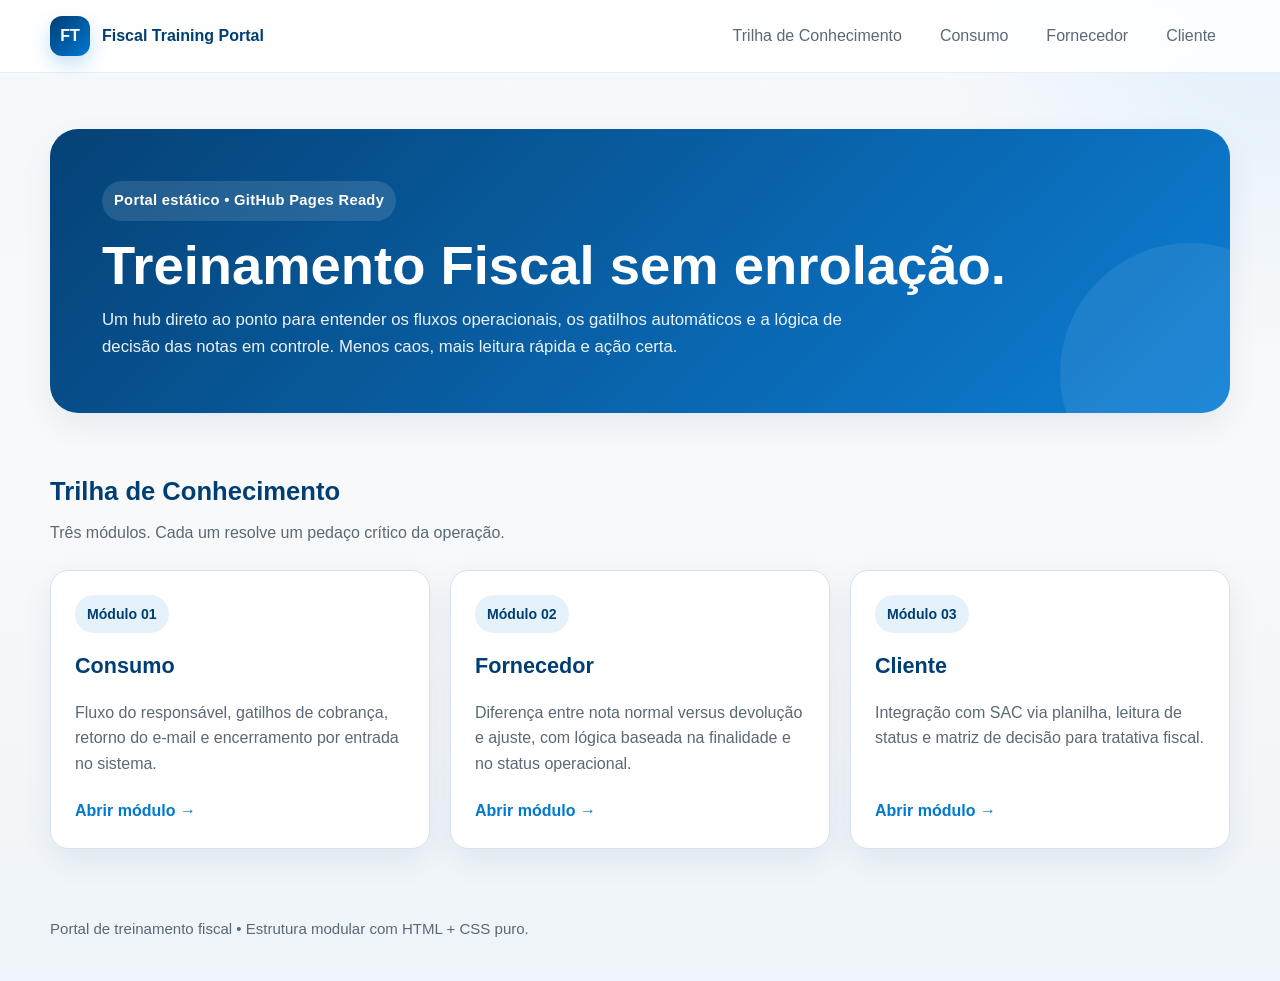
==== index.html @ 5239d92b "Add files via upload" ====
<!DOCTYPE html>
<html lang="pt-BR">
<head>
  <meta charset="UTF-8" />
  <meta name="viewport" content="width=device-width, initial-scale=1.0" />
  <meta name="description" content="Portal de treinamento fiscal com trilha de conhecimento para operações de Consumo, Fornecedor e Cliente." />
  <title>Portal de Treinamento Fiscal</title>
  <link rel="stylesheet" href="style.css" />
</head>
<body>
  <header class="topbar">
    <div class="container topbar-inner">
      <a class="brand" href="index.html">
        <span class="brand-mark">FT</span>
        <span>Fiscal Training Portal</span>
      </a>
      <nav class="nav" aria-label="Navegação principal">
        <a href="#trilha">Trilha de Conhecimento</a>
        <a href="consumo.html">Consumo</a>
        <a href="fornecedor.html">Fornecedor</a>
        <a href="cliente.html">Cliente</a>
      </nav>
    </div>
  </header>

  <main>
    <section class="hero">
      <div class="container">
        <div class="hero-panel">
          <span class="eyebrow">Portal estático • GitHub Pages Ready</span>
          <h1>Treinamento Fiscal sem enrolação.</h1>
          <p>
            Um hub direto ao ponto para entender os fluxos operacionais, os gatilhos automáticos e a lógica de decisão
            das notas em controle. Menos caos, mais leitura rápida e ação certa.
          </p>
        </div>
      </div>
    </section>

    <section class="section" id="trilha">
      <div class="container">
        <h2 class="section-title">Trilha de Conhecimento</h2>
        <p class="section-subtitle">Três módulos. Cada um resolve um pedaço crítico da operação.</p>

        <div class="card-grid">
          <a class="card module-card" href="consumo.html">
            <span class="module-badge">Módulo 01</span>
            <h3>Consumo</h3>
            <p>
              Fluxo do responsável, gatilhos de cobrança, retorno do e-mail e encerramento por entrada no sistema.
            </p>
            <div class="card-footer">Abrir módulo →</div>
          </a>

          <a class="card module-card" href="fornecedor.html">
            <span class="module-badge">Módulo 02</span>
            <h3>Fornecedor</h3>
            <p>
              Diferença entre nota normal versus devolução e ajuste, com lógica baseada na finalidade e no status operacional.
            </p>
            <div class="card-footer">Abrir módulo →</div>
          </a>

          <a class="card module-card" href="cliente.html">
            <span class="module-badge">Módulo 03</span>
            <h3>Cliente</h3>
            <p>
              Integração com SAC via planilha, leitura de status e matriz de decisão para tratativa fiscal.
            </p>
            <div class="card-footer">Abrir módulo →</div>
          </a>
        </div>
      </div>
    </section>
  </main>

  <footer class="footer">
    <div class="container">
      Portal de treinamento fiscal • Estrutura modular com HTML + CSS puro.
    </div>
  </footer>
</body>
</html>
---- style.css ----
:root {
  --brand-900: #003e73;
  --brand-700: #0078d4;
  --brand-600: #106ebe;
  --surface: #ffffff;
  --surface-alt: #f8f9fa;
  --border: #d9e2ec;
  --text: #1f2933;
  --muted: #5b6875;
  --success: #107c10;
  --warning: #ffb900;
  --danger: #d13438;
  --info: #d6ecff;
  --shadow: 0 12px 30px rgba(0, 62, 115, 0.08);
  --radius: 18px;
  --radius-sm: 12px;
  --max-width: 1180px;
}

* {
  box-sizing: border-box;
}

html {
  scroll-behavior: smooth;
}

body {
  margin: 0;
  font-family: "Segoe UI", Tahoma, Geneva, Verdana, sans-serif;
  color: var(--text);
  background:
    radial-gradient(circle at top right, rgba(0, 120, 212, 0.08), transparent 22%),
    linear-gradient(180deg, #f5f9fd 0%, #f8f9fa 52%, #eef4f9 100%);
  line-height: 1.6;
}

a {
  color: inherit;
  text-decoration: none;
}

img {
  max-width: 100%;
  display: block;
}

.container {
  width: min(calc(100% - 32px), var(--max-width));
  margin: 0 auto;
}

.topbar {
  position: sticky;
  top: 0;
  z-index: 50;
  backdrop-filter: blur(14px);
  background: rgba(255, 255, 255, 0.86);
  border-bottom: 1px solid rgba(0, 62, 115, 0.08);
}

.topbar-inner {
  display: flex;
  align-items: center;
  justify-content: space-between;
  gap: 20px;
  min-height: 72px;
}

.brand {
  display: flex;
  align-items: center;
  gap: 12px;
  font-weight: 700;
  color: var(--brand-900);
}

.brand-mark {
  width: 40px;
  height: 40px;
  border-radius: 12px;
  display: grid;
  place-items: center;
  color: #fff;
  background: linear-gradient(135deg, var(--brand-900), var(--brand-700));
  box-shadow: 0 8px 18px rgba(0, 120, 212, 0.22);
}

.nav {
  display: flex;
  flex-wrap: wrap;
  gap: 10px;
}

.nav a {
  padding: 10px 14px;
  border-radius: 999px;
  color: var(--muted);
  transition: 0.2s ease;
}

.nav a:hover,
.nav a:focus-visible {
  color: var(--brand-900);
  background: rgba(0, 120, 212, 0.08);
}

.hero {
  padding: 56px 0 32px;
}

.hero-panel {
  position: relative;
  overflow: hidden;
  border-radius: 28px;
  padding: clamp(28px, 5vw, 52px);
  background:
    linear-gradient(135deg, rgba(0, 62, 115, 0.98), rgba(0, 120, 212, 0.95));
  color: #fff;
  box-shadow: var(--shadow);
}

.hero-panel::after {
  content: "";
  position: absolute;
  inset: auto -90px -90px auto;
  width: 260px;
  height: 260px;
  border-radius: 50%;
  background: rgba(255, 255, 255, 0.08);
}

.eyebrow {
  display: inline-flex;
  align-items: center;
  gap: 8px;
  padding: 8px 12px;
  border-radius: 999px;
  background: rgba(255, 255, 255, 0.12);
  font-size: 0.92rem;
  font-weight: 600;
  letter-spacing: 0.02em;
}

.hero h1,
.page-hero h1 {
  margin: 16px 0 12px;
  font-size: clamp(2rem, 5vw, 3.4rem);
  line-height: 1.08;
}

.hero p,
.page-hero p {
  max-width: 760px;
  margin: 0;
  font-size: 1.05rem;
  color: rgba(255, 255, 255, 0.92);
}

.section {
  padding: 26px 0 44px;
}

.section-title {
  margin: 0 0 8px;
  font-size: clamp(1.4rem, 2vw, 2rem);
  color: var(--brand-900);
}

.section-subtitle {
  margin: 0 0 24px;
  color: var(--muted);
}

.card-grid {
  display: grid;
  grid-template-columns: repeat(3, minmax(0, 1fr));
  gap: 20px;
}

.card {
  background: var(--surface);
  border: 1px solid var(--border);
  border-radius: var(--radius);
  box-shadow: var(--shadow);
}

.module-card {
  padding: 24px;
  display: flex;
  flex-direction: column;
  gap: 16px;
  min-height: 100%;
  transition: transform 0.2s ease, box-shadow 0.2s ease, border-color 0.2s ease;
}

.module-card:hover,
.module-card:focus-visible {
  transform: translateY(-4px);
  border-color: rgba(0, 120, 212, 0.32);
  box-shadow: 0 18px 32px rgba(0, 62, 115, 0.12);
}

.module-badge,
.status-badge,
.tag {
  display: inline-flex;
  align-items: center;
  gap: 8px;
  width: fit-content;
  border-radius: 999px;
  padding: 8px 12px;
  font-weight: 700;
  font-size: 0.88rem;
}

.module-badge {
  background: rgba(0, 120, 212, 0.1);
  color: var(--brand-900);
}

.module-card h3 {
  margin: 0;
  font-size: 1.35rem;
  color: var(--brand-900);
}

.module-card p {
  margin: 0;
  color: var(--muted);
}

.card-footer {
  margin-top: auto;
  padding-top: 6px;
  font-weight: 700;
  color: var(--brand-700);
}

.page-hero {
  padding: 32px 0 24px;
}

.page-hero-panel {
  border-radius: 26px;
  padding: clamp(24px, 4vw, 40px);
  background: linear-gradient(135deg, #07355e, #0b5aa5);
  color: #fff;
  box-shadow: var(--shadow);
}

.layout {
  display: grid;
  grid-template-columns: 300px minmax(0, 1fr);
  gap: 24px;
  align-items: start;
  padding-bottom: 48px;
}

.sidebar {
  position: sticky;
  top: 96px;
  padding: 20px;
}

.sidebar h2 {
  margin: 0 0 14px;
  font-size: 1rem;
  color: var(--brand-900);
}

.sidebar-nav {
  display: grid;
  gap: 10px;
}

.sidebar-nav a {
  padding: 12px 14px;
  border-radius: 12px;
  color: var(--muted);
  background: var(--surface-alt);
  border: 1px solid transparent;
}

.sidebar-nav a:hover,
.sidebar-nav a:focus-visible {
  color: var(--brand-900);
  border-color: rgba(0, 120, 212, 0.24);
  background: #fff;
}

.content {
  display: grid;
  gap: 20px;
}

.content-card {
  padding: 24px;
}

.content-card h2 {
  margin: 0 0 10px;
  color: var(--brand-900);
  font-size: 1.45rem;
}

.content-card h3 {
  margin: 0 0 10px;
  color: var(--brand-900);
  font-size: 1.1rem;
}

.content-card p,
.content-card li {
  color: var(--text);
}

.meta-grid,
.info-grid,
.kpi-grid {
  display: grid;
  gap: 16px;
}

.meta-grid {
  grid-template-columns: repeat(2, minmax(0, 1fr));
}

.info-grid {
  grid-template-columns: repeat(2, minmax(0, 1fr));
}

.kpi-grid {
  grid-template-columns: repeat(3, minmax(0, 1fr));
}

.kpi,
.info-box,
.meta-box {
  padding: 18px;
  border-radius: 16px;
  background: var(--surface-alt);
  border: 1px solid var(--border);
}

.kpi strong,
.info-box strong,
.meta-box strong {
  display: block;
  margin-bottom: 8px;
  color: var(--brand-900);
}

.status-badge.wait {
  background: rgba(16, 124, 16, 0.12);
  color: var(--success);
}

.status-badge.alert {
  background: rgba(255, 185, 0, 0.18);
  color: #8a6500;
}

.status-badge.danger {
  background: rgba(209, 52, 56, 0.12);
  color: var(--danger);
}

.status-badge.info {
  background: rgba(0, 120, 212, 0.1);
  color: var(--brand-900);
}

.flow {
  list-style: none;
  margin: 0;
  padding: 0;
  display: grid;
  gap: 14px;
}

.flow li {
  position: relative;
  padding: 18px 18px 18px 68px;
  border-radius: 18px;
  background: #fff;
  border: 1px solid var(--border);
}

.flow li::before {
  content: attr(data-step);
  position: absolute;
  top: 50%;
  left: 18px;
  transform: translateY(-50%);
  width: 36px;
  height: 36px;
  border-radius: 12px;
  display: grid;
  place-items: center;
  background: linear-gradient(135deg, var(--brand-900), var(--brand-700));
  color: #fff;
  font-weight: 800;
}

.flow li:not(:last-child)::after {
  content: "";
  position: absolute;
  left: 35px;
  top: calc(100% + 4px);
  width: 2px;
  height: 16px;
  background: linear-gradient(var(--brand-700), rgba(0, 120, 212, 0.1));
}

.flow strong {
  color: var(--brand-900);
}

.table-wrap {
  overflow-x: auto;
  border-radius: 16px;
  border: 1px solid var(--border);
}

.table {
  width: 100%;
  border-collapse: collapse;
  min-width: 700px;
  background: #fff;
}

.table th,
.table td {
  padding: 16px;
  vertical-align: top;
  border-bottom: 1px solid var(--border);
  text-align: left;
}

.table th {
  background: #edf5fc;
  color: var(--brand-900);
  font-size: 0.95rem;
}

.table tr:last-child td {
  border-bottom: 0;
}

.highlight {
  padding: 18px 20px;
  border-left: 4px solid var(--brand-700);
  background: #eef6ff;
  border-radius: 14px;
}

.highlight.warning {
  border-left-color: var(--warning);
  background: #fff8df;
}

.highlight.danger {
  border-left-color: var(--danger);
  background: #fff1f1;
}

.inline-list {
  display: flex;
  flex-wrap: wrap;
  gap: 10px;
  padding: 0;
  margin: 0;
  list-style: none;
}

.tag {
  background: #eef6ff;
  color: var(--brand-900);
}

.back-button,
.button-primary {
  display: inline-flex;
  align-items: center;
  justify-content: center;
  gap: 8px;
  padding: 12px 18px;
  border-radius: 12px;
  font-weight: 700;
  border: 1px solid transparent;
  transition: 0.2s ease;
}

.back-button {
  color: var(--brand-900);
  background: rgba(0, 120, 212, 0.08);
}

.button-primary {
  color: #fff;
  background: linear-gradient(135deg, var(--brand-900), var(--brand-700));
}

.back-button:hover,
.button-primary:hover,
.back-button:focus-visible,
.button-primary:focus-visible {
  transform: translateY(-1px);
  box-shadow: 0 10px 22px rgba(0, 120, 212, 0.16);
}

.footer {
  padding: 24px 0 40px;
  color: var(--muted);
  font-size: 0.94rem;
}

@media (max-width: 980px) {
  .card-grid,
  .meta-grid,
  .info-grid,
  .kpi-grid,
  .layout {
    grid-template-columns: 1fr;
  }

  .sidebar {
    position: static;
  }
}

@media (max-width: 640px) {
  .topbar-inner {
    flex-direction: column;
    justify-content: center;
    padding: 12px 0;
  }

  .nav {
    justify-content: center;
  }

  .hero,
  .page-hero,
  .section {
    padding-top: 22px;
  }

  .hero-panel,
  .page-hero-panel,
  .content-card,
  .module-card,
  .sidebar {
    padding: 20px;
  }

  .flow li {
    padding-left: 62px;
  }
}
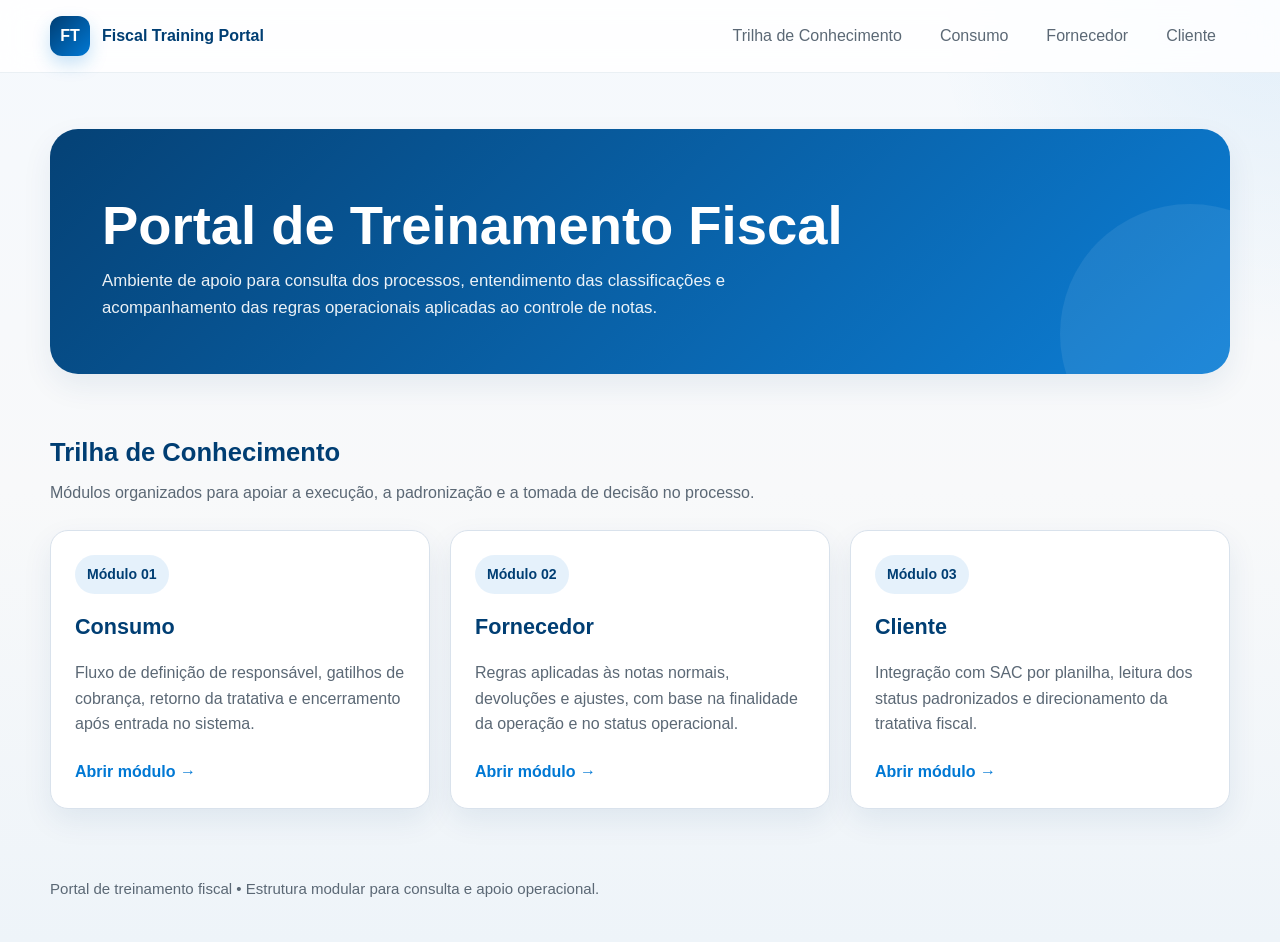
==== commit 4d4095f7: "Add files via upload" ====
--- a/index.html
+++ b/index.html
@@ -3,7 +3,7 @@
 <head>
   <meta charset="UTF-8" />
   <meta name="viewport" content="width=device-width, initial-scale=1.0" />
-  <meta name="description" content="Portal de treinamento fiscal com trilha de conhecimento para operações de Consumo, Fornecedor e Cliente." />
+  <meta name="description" content="Portal de treinamento fiscal com trilha de conhecimento para apoio à operação, padronização de processos e entendimento dos fluxos." />
   <title>Portal de Treinamento Fiscal</title>
   <link rel="stylesheet" href="style.css" />
 </head>
@@ -27,11 +27,9 @@
     <section class="hero">
       <div class="container">
         <div class="hero-panel">
-          <span class="eyebrow">Portal estático • GitHub Pages Ready</span>
-          <h1>Treinamento Fiscal sem enrolação.</h1>
+          <h1>Portal de Treinamento Fiscal</h1>
           <p>
-            Um hub direto ao ponto para entender os fluxos operacionais, os gatilhos automáticos e a lógica de decisão
-            das notas em controle. Menos caos, mais leitura rápida e ação certa.
+            Ambiente de apoio para consulta dos processos, entendimento das classificações e acompanhamento das regras operacionais aplicadas ao controle de notas.
           </p>
         </div>
       </div>
@@ -40,14 +38,14 @@
     <section class="section" id="trilha">
       <div class="container">
         <h2 class="section-title">Trilha de Conhecimento</h2>
-        <p class="section-subtitle">Três módulos. Cada um resolve um pedaço crítico da operação.</p>
+        <p class="section-subtitle">Módulos organizados para apoiar a execução, a padronização e a tomada de decisão no processo.</p>
 
         <div class="card-grid">
           <a class="card module-card" href="consumo.html">
             <span class="module-badge">Módulo 01</span>
             <h3>Consumo</h3>
             <p>
-              Fluxo do responsável, gatilhos de cobrança, retorno do e-mail e encerramento por entrada no sistema.
+              Fluxo de definição de responsável, gatilhos de cobrança, retorno da tratativa e encerramento após entrada no sistema.
             </p>
             <div class="card-footer">Abrir módulo →</div>
           </a>
@@ -56,7 +54,7 @@
             <span class="module-badge">Módulo 02</span>
             <h3>Fornecedor</h3>
             <p>
-              Diferença entre nota normal versus devolução e ajuste, com lógica baseada na finalidade e no status operacional.
+              Regras aplicadas às notas normais, devoluções e ajustes, com base na finalidade da operação e no status operacional.
             </p>
             <div class="card-footer">Abrir módulo →</div>
           </a>
@@ -65,7 +63,7 @@
             <span class="module-badge">Módulo 03</span>
             <h3>Cliente</h3>
             <p>
-              Integração com SAC via planilha, leitura de status e matriz de decisão para tratativa fiscal.
+              Integração com SAC por planilha, leitura dos status padronizados e direcionamento da tratativa fiscal.
             </p>
             <div class="card-footer">Abrir módulo →</div>
           </a>
@@ -76,7 +74,7 @@
 
   <footer class="footer">
     <div class="container">
-      Portal de treinamento fiscal • Estrutura modular com HTML + CSS puro.
+      Portal de treinamento fiscal • Estrutura modular para consulta e apoio operacional.
     </div>
   </footer>
 </body>
--- a/style.css
+++ b/style.css
@@ -559,3 +559,24 @@
     padding-left: 62px;
   }
 }
+
+
+.highlight.info {
+  background: rgba(0, 120, 212, 0.08);
+  border-left: 5px solid var(--brand-700);
+}
+
+.compact-table td:first-child,
+.compact-table th:first-child {
+  width: 34%;
+}
+
+.bullet-list {
+  margin: 18px 0 0;
+  padding-left: 20px;
+  color: var(--muted);
+}
+
+.bullet-list li + li {
+  margin-top: 8px;
+}
